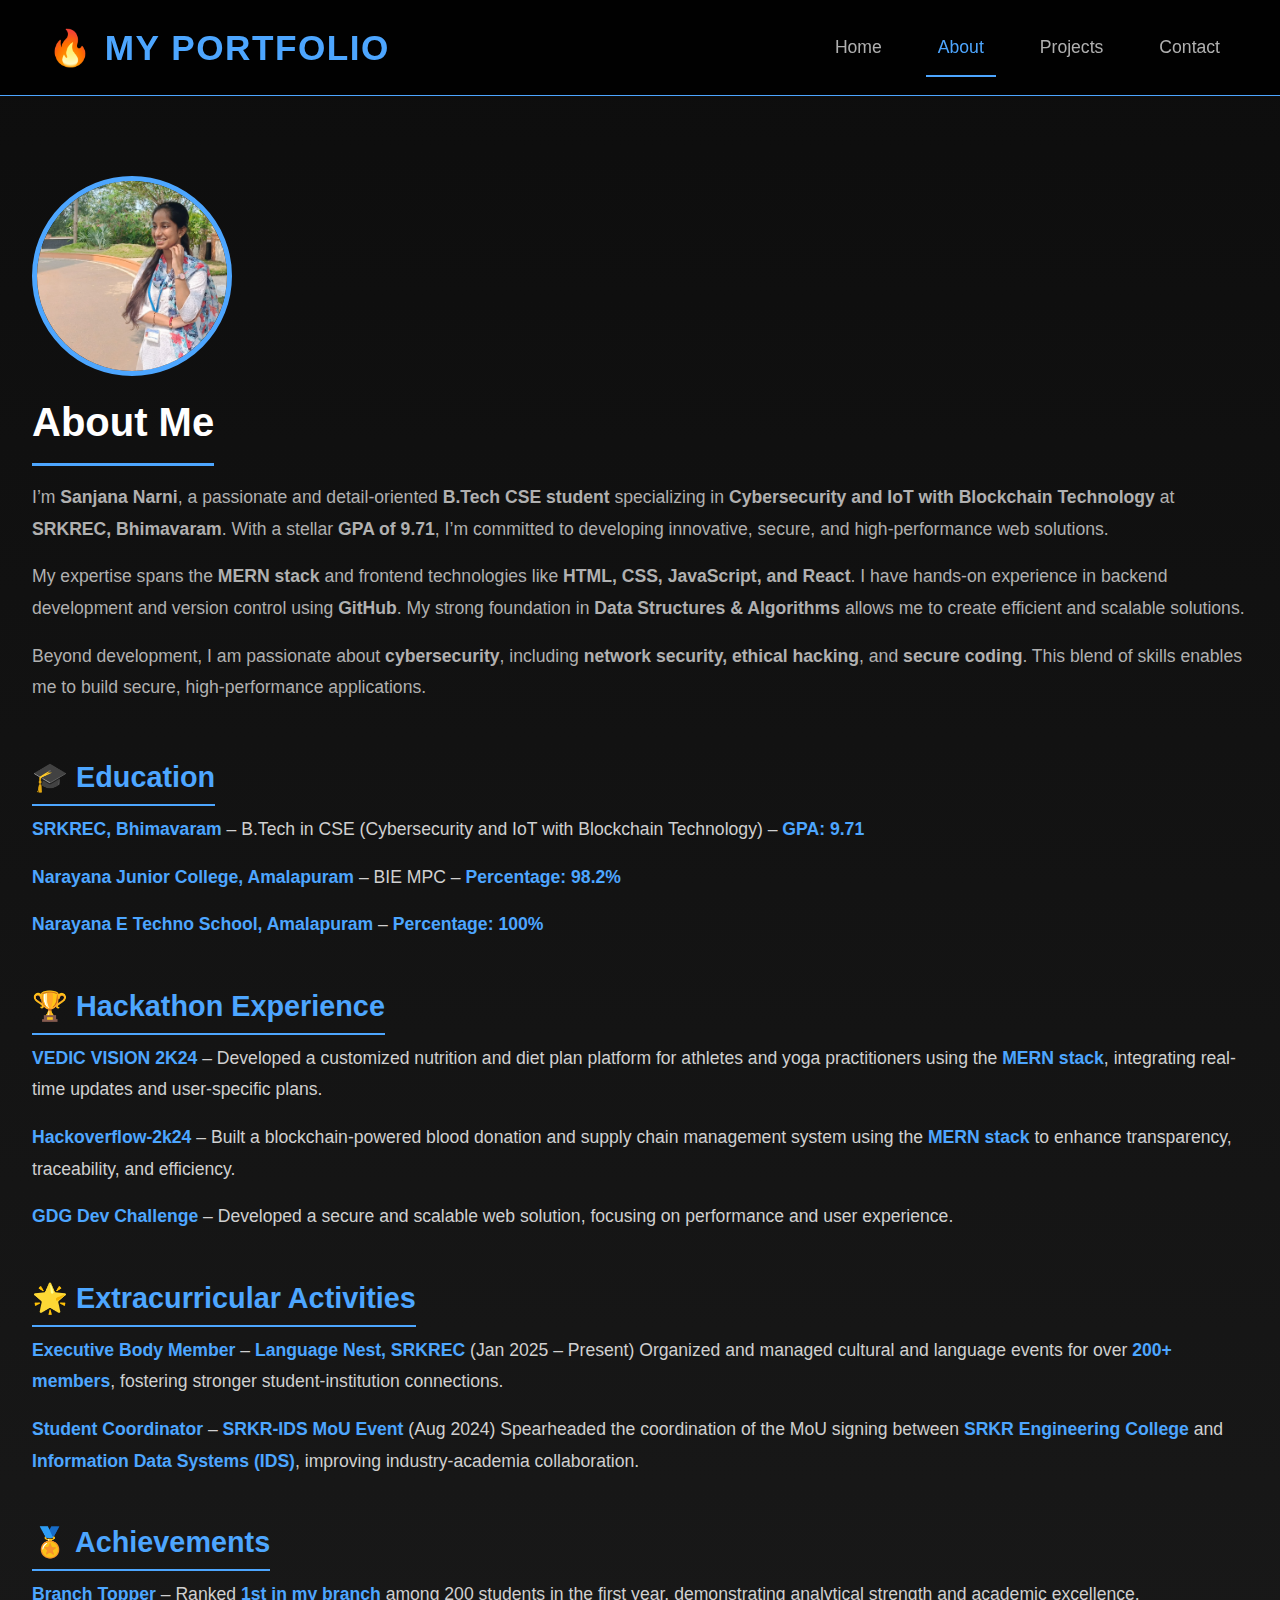
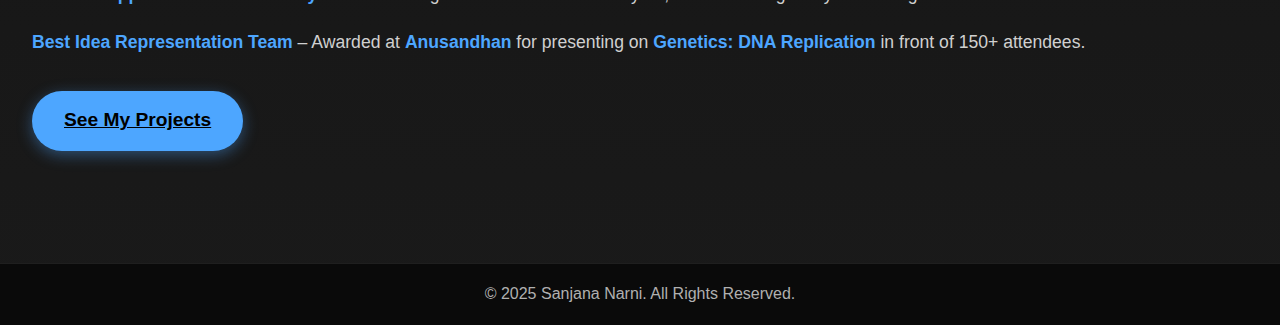
==== about.html @ 53132397 "Add files via upload" ====
<!DOCTYPE html>
<html lang="en">
<head>
  <meta charset="UTF-8" />
  <meta name="viewport" content="width=device-width, initial-scale=1.0" />
  <title>Portfolio - About</title>
  <link rel="stylesheet" href="about.css" />
</head>
<body>
  <!-- Header Section -->
  <header>
    <nav>
      <div class="logo">🔥 My Portfolio</div>
      <ul class="nav-links">
        <li><a href="index.html">Home</a></li>
        <li><a href="about.html" class="active">About</a></li>
        <li><a href="projects.html">Projects</a></li>
        <li><a href="contact.html">Contact</a></li>
      </ul>
    </nav>
  </header>

  <!-- About Section -->
  <section class="about">
    <div class="profile">
      <img src="images/profile.jpg" alt="Sanjana Narni - Profile Picture" />
      <div class="bio">
        <h2>About Me</h2>
        <p>
          I’m <strong>Sanjana Narni</strong>, a passionate and detail-oriented <strong>B.Tech CSE student</strong> specializing in <strong>Cybersecurity and IoT with Blockchain Technology</strong> at <strong>SRKREC, Bhimavaram</strong>. With a stellar <strong>GPA of 9.71</strong>, I’m committed to developing innovative, secure, and high-performance web solutions.
        </p>
        <p>
          My expertise spans the <strong>MERN stack</strong> and frontend technologies like <strong>HTML, CSS, JavaScript, and React</strong>. I have hands-on experience in backend development and version control using <strong>GitHub</strong>. My strong foundation in <strong>Data Structures & Algorithms</strong> allows me to create efficient and scalable solutions.  
        </p>
        <p>
          Beyond development, I am passionate about <strong>cybersecurity</strong>, including <strong>network security, ethical hacking</strong>, and <strong>secure coding</strong>. This blend of skills enables me to build secure, high-performance applications.
        </p>

        <!-- Education Section -->
        <h3>🎓 Education</h3>
        <ul>
          <li>
            <strong>SRKREC, Bhimavaram</strong> – B.Tech in CSE (Cybersecurity and IoT with Blockchain Technology) – <strong>GPA: 9.71</strong>
          </li>
          <li>
            <strong>Narayana Junior College, Amalapuram</strong> – BIE MPC – <strong>Percentage: 98.2%</strong>
          </li>
          <li>
            <strong>Narayana E Techno School, Amalapuram</strong> – <strong>Percentage: 100%</strong>
          </li>
        </ul>

        <!-- Hackathon Experience Section -->
        <h3>🏆 Hackathon Experience</h3>
        <ul>
          <li>
            <strong>VEDIC VISION 2K24</strong> – Developed a customized nutrition and diet plan platform for athletes and yoga practitioners using the <strong>MERN stack</strong>, integrating real-time updates and user-specific plans.
          </li>
          <li>
            <strong>Hackoverflow-2k24</strong> – Built a blockchain-powered blood donation and supply chain management system using the <strong>MERN stack</strong> to enhance transparency, traceability, and efficiency.
          </li>
          <li>
            <strong>GDG Dev Challenge</strong> – Developed a secure and scalable web solution, focusing on performance and user experience.
          </li>
        </ul>

        <!-- Extracurricular Activities Section -->
        <h3>🌟 Extracurricular Activities</h3>
        <ul>
          <li>
            <strong>Executive Body Member</strong> – <strong>Language Nest, SRKREC</strong> (Jan 2025 – Present)  
            Organized and managed cultural and language events for over <strong>200+ members</strong>, fostering stronger student-institution connections.
          </li>
          <li>
            <strong>Student Coordinator</strong> – <strong>SRKR-IDS MoU Event</strong> (Aug 2024)  
            Spearheaded the coordination of the MoU signing between <strong>SRKR Engineering College</strong> and <strong>Information Data Systems (IDS)</strong>, improving industry-academia collaboration.
          </li>
        </ul>

        <!-- Achievements Section -->
        <h3>🏅 Achievements</h3>
        <ul>
          <li>
            <strong>Branch Topper</strong> – Ranked <strong>1st in my branch</strong> among 200 students in the first year, demonstrating analytical strength and academic excellence.
          </li>
          <li>
            <strong>Best Idea Representation Team</strong> – Awarded at <strong>Anusandhan</strong> for presenting on <strong>Genetics: DNA Replication</strong> in front of 150+ attendees.
          </li>
        </ul>

        <!-- CTA Button -->
        <a href="projects.html" class="cta-btn">See My Projects</a>
      </div>
    </div>
  </section>

  <!-- Footer Section -->
  <footer>
    <p>&copy; 2025 Sanjana Narni. All Rights Reserved.</p>
  </footer>
</body>
</html>
---- about.css ----
/* General Styling */
* {
    margin: 0;
    padding: 0;
    box-sizing: border-box;
    font-family: 'Poppins', sans-serif;
    scroll-behavior: smooth;
  }
  
  body {
    background: linear-gradient(to bottom, #0d0d0d, #1a1a1a);
    color: #e0e0e0;
    line-height: 1.8;
  }
  
  /* Header Styling */
  header {
    background: rgba(0, 0, 0, 0.9);
    padding: 1rem 3rem;
    border-bottom: 1px solid #4da6ff;
    position: sticky;
    top: 0;
    z-index: 999;
    backdrop-filter: blur(10px);
  }
  
  nav {
    display: flex;
    justify-content: space-between;
    align-items: center;
  }
  
  .logo {
    font-size: 2.2rem;
    color: #4da6ff;
    font-weight: 700;
    text-transform: uppercase;
    letter-spacing: 1.5px;
    transition: transform 0.3s ease;
  }
  
  .logo:hover {
    transform: scale(1.1);
  }
  
  .nav-links {
    list-style: none;
    display: flex;
    gap: 2rem;
  }
  
  .nav-links li {
    position: relative;
  }
  
  .nav-links li a {
    color: #b0b0b0;
    text-decoration: none;
    font-size: 1.1rem;
    font-weight: 500;
    padding: 8px 12px;
    display: inline-block;
    transition: color 0.3s ease;
  }
  
  .nav-links li a::after {
    content: "";
    position: absolute;
    left: 0;
    bottom: -5px;
    width: 0;
    height: 2px;
    background-color: #4da6ff;
    transition: width 0.3s ease;
  }
  
  .nav-links li a:hover::after,
  .nav-links li a.active::after {
    width: 100%;
  }
  
  .nav-links li a:hover,
  .nav-links li a.active {
    color: #4da6ff;
  }
  
  /* About Section */
  .about {
    padding: 5rem 2rem;
  }
  
  .container {
    display: grid;
    grid-template-columns: 1fr 2fr;
    gap: 3rem;
    align-items: center;
    max-width: 1200px;
    margin: 0 auto;
    background: #121212;
    padding: 3rem;
    border-radius: 20px;
    box-shadow: 0 8px 20px rgba(0, 0, 0, 0.8);
    transition: transform 0.3s ease;
  }
  
  .container:hover {
    transform: translateY(-5px);
  }
  
  /* Profile Image */
  .profile img {
    width: 200px;
    height: 200px;
    border-radius: 50%;
    border: 5px solid #4da6ff;
    object-fit: cover;
    transition: transform 0.3s ease, box-shadow 0.3s ease;
  }
  
  .profile img:hover {
    transform: scale(1.1);
    box-shadow: 0 10px 30px rgba(77, 166, 255, 0.6);
  }
  
  /* Bio Section */
  .bio h2 {
    font-size: 2.5rem;
    color: #ffffff;
    margin-bottom: 1rem;
    border-bottom: 3px solid #4da6ff;
    display: inline-block;
    padding-bottom: 5px;
  }
  
  .bio p {
    font-size: 1.1rem;
    margin-bottom: 1rem;
    color: #b0b0b0;
    transition: color 0.3s ease;
  }
  
  .bio p:hover {
    color: #ffffff;
  }
  
  /* Lists */
  .bio h3 {
    font-size: 1.8rem;
    color: #4da6ff;
    margin-top: 2rem;
    border-bottom: 2px solid #4da6ff;
    display: inline-block;
  }
  
  .bio ul {
    list-style: none;
    padding-left: 0;
  }
  
  .bio li {
    padding: 0.5rem 0;
    font-size: 1.1rem;
    color: #d0d0d0;
    transition: transform 0.2s ease;
  }
  
  .bio li strong {
    color: #4da6ff;
  }
  
  .bio li:hover {
    transform: translateX(10px);
    color: #ffffff;
  }
  
  /* CTA Button */
  .cta-btn {
    display: inline-block;
    background-color: #4da6ff;
    color: #000;
    padding: 0.8rem 2rem;
    border-radius: 30px;
    font-size: 1.2rem;
    margin-top: 1.5rem;
    font-weight: 600;
    transition: background-color 0.3s ease, transform 0.2s ease;
    box-shadow: 0 4px 15px rgba(77, 166, 255, 0.4);
  }
  
  .cta-btn:hover {
    background-color: #1f78d1;
    transform: translateY(-3px);
    box-shadow: 0 8px 20px rgba(77, 166, 255, 0.6);
  }
  
  /* Footer */
  footer {
    text-align: center;
    padding: 1rem;
    background-color: #0a0a0a;
    color: #b0b0b0;
    border-top: 1px solid #1f1f1f;
    margin-top: 2rem;
    font-size: 1rem;
  }
  
  footer:hover {
    color: #ffffff;
  }
  
  /* Responsive Styling */
  @media (max-width: 1024px) {
    .container {
      grid-template-columns: 1fr;
      text-align: center;
    }
  
    .profile img {
      width: 180px;
      height: 180px;
    }
  
    .bio h2 {
      font-size: 2rem;
    }
  
    .bio h3 {
      font-size: 1.5rem;
    }
  
    .bio li {
      font-size: 1rem;
    }
  
    .cta-btn {
      font-size: 1rem;
      padding: 0.6rem 1.5rem;
    }
  }
  
  @media (max-width: 768px) {
    header {
      padding: 1rem;
    }
  
    .nav-links {
      gap: 1rem;
    }
  
    .logo {
      font-size: 1.8rem;
    }
  
    .bio h2 {
      font-size: 1.8rem;
    }
  
    .bio p {
      font-size: 1rem;
    }
  }
  
  @media (max-width: 480px) {
    .profile img {
      width: 150px;
      height: 150px;
    }
  
    .bio h2 {
      font-size: 1.6rem;
    }
  
    .bio h3 {
      font-size: 1.3rem;
    }
  
    .cta-btn {
      font-size: 0.9rem;
      padding: 0.5rem 1.2rem;
    }
  }
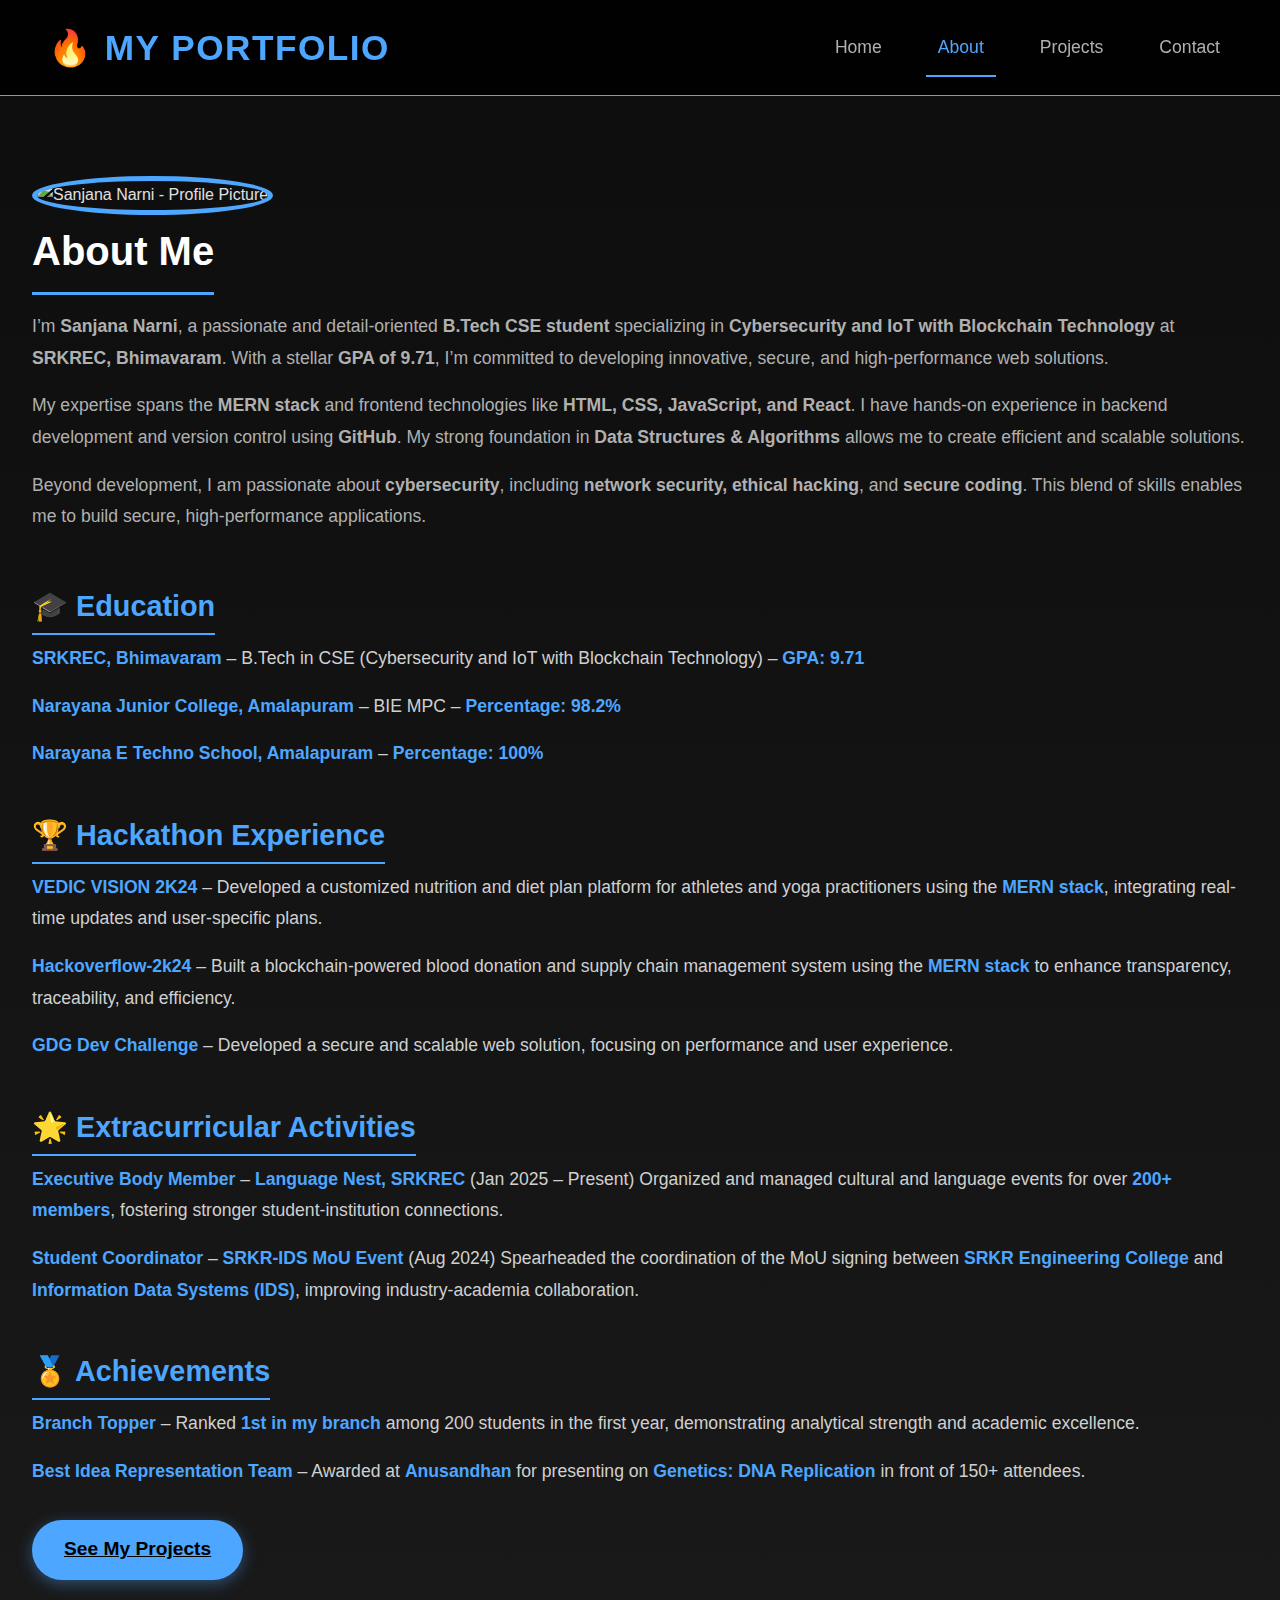
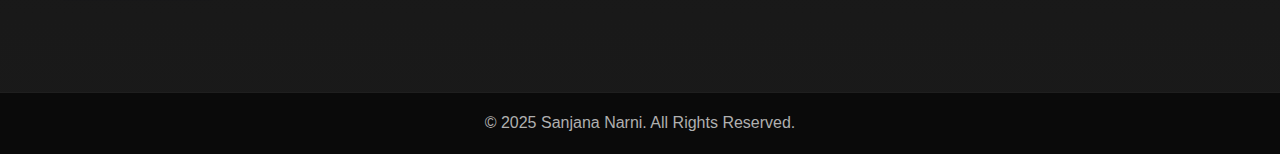
==== commit 24257e9f: "Update about.html" ====
--- a/about.html
+++ b/about.html
@@ -23,7 +23,7 @@
   <!-- About Section -->
   <section class="about">
     <div class="profile">
-      <img src="images/profile.jpg" alt="Sanjana Narni - Profile Picture" />
+      <img src="portfolio/profile.jpg" alt="Sanjana Narni - Profile Picture" />
       <div class="bio">
         <h2>About Me</h2>
         <p>
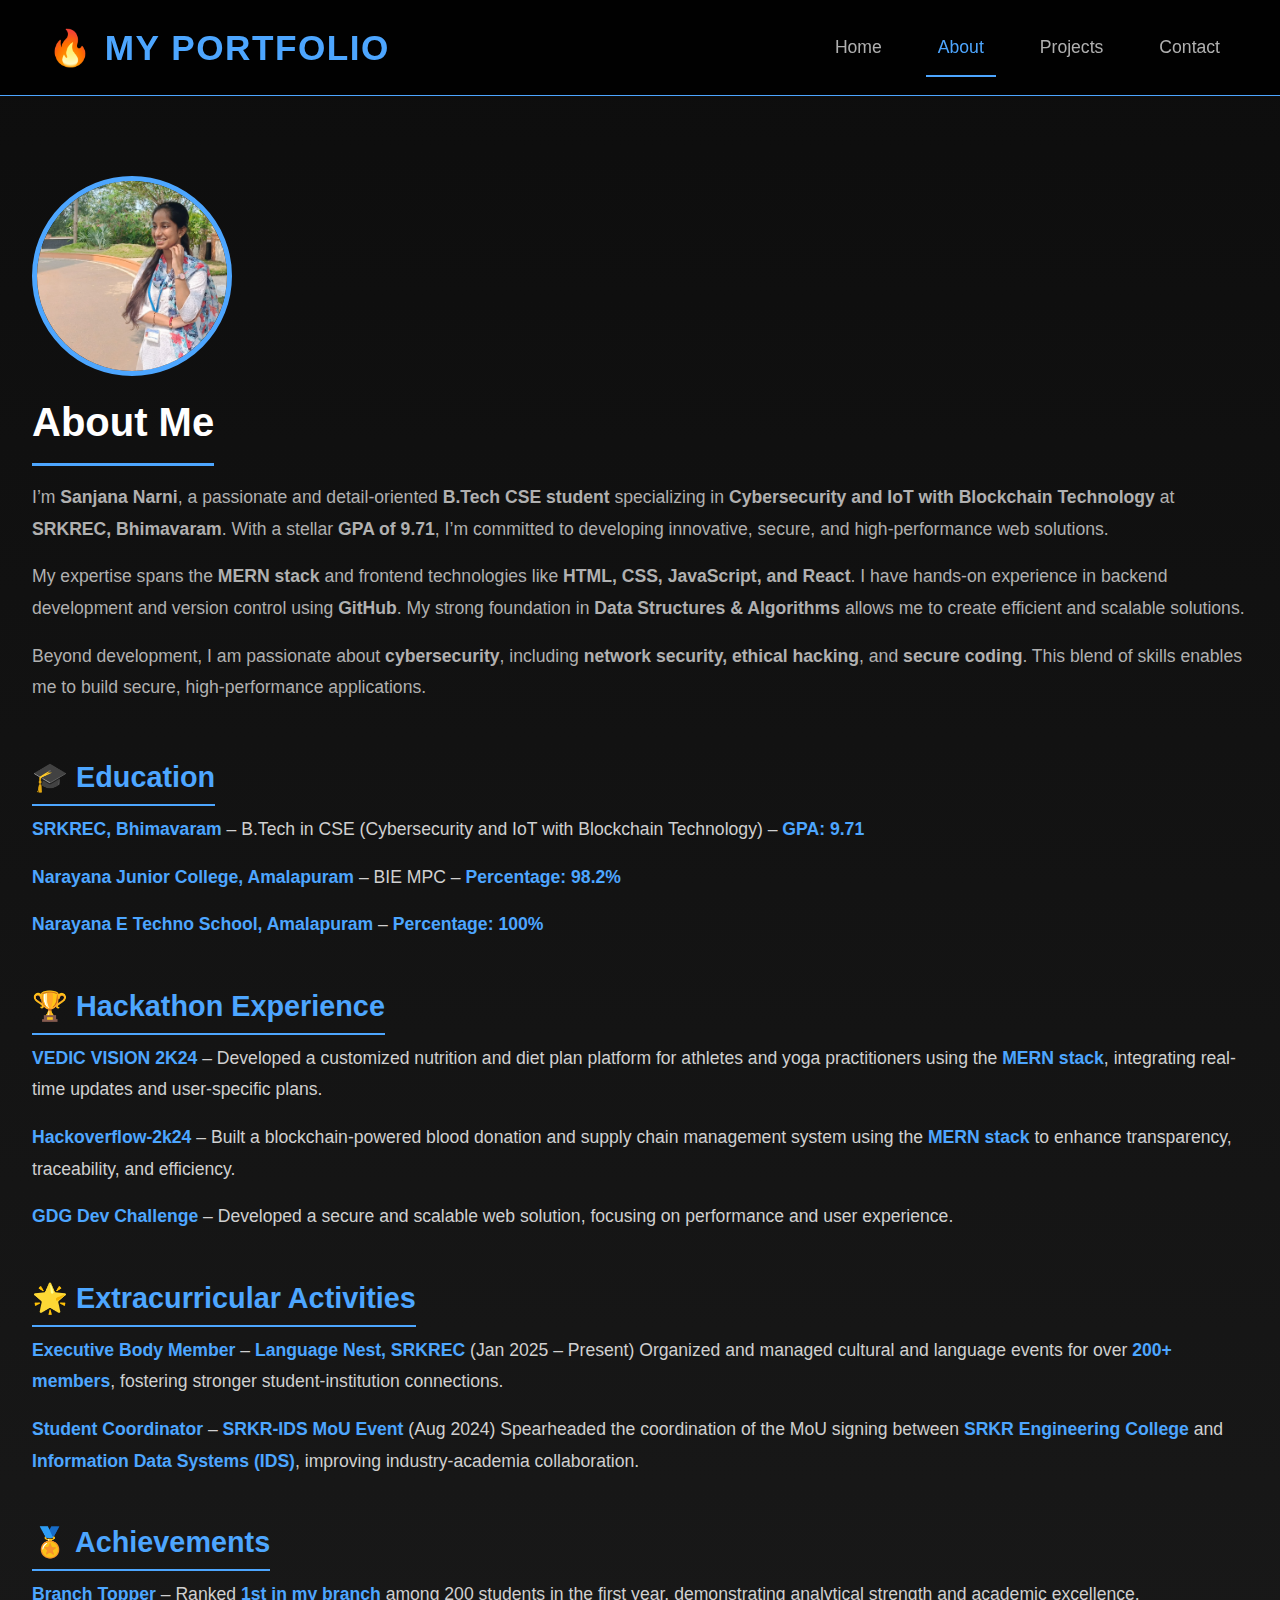
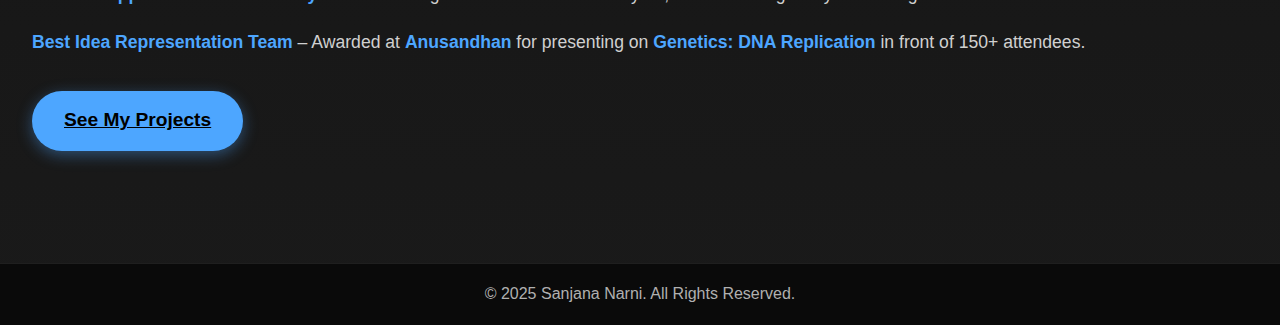
==== commit b2557ed5: "Update about.html" ====
--- a/about.html
+++ b/about.html
@@ -23,7 +23,7 @@
   <!-- About Section -->
   <section class="about">
     <div class="profile">
-      <img src="portfolio/profile.jpg" alt="Sanjana Narni - Profile Picture" />
+      <img src="images/profile.jpg" alt="Sanjana Narni - Profile Picture" />
       <div class="bio">
         <h2>About Me</h2>
         <p>
